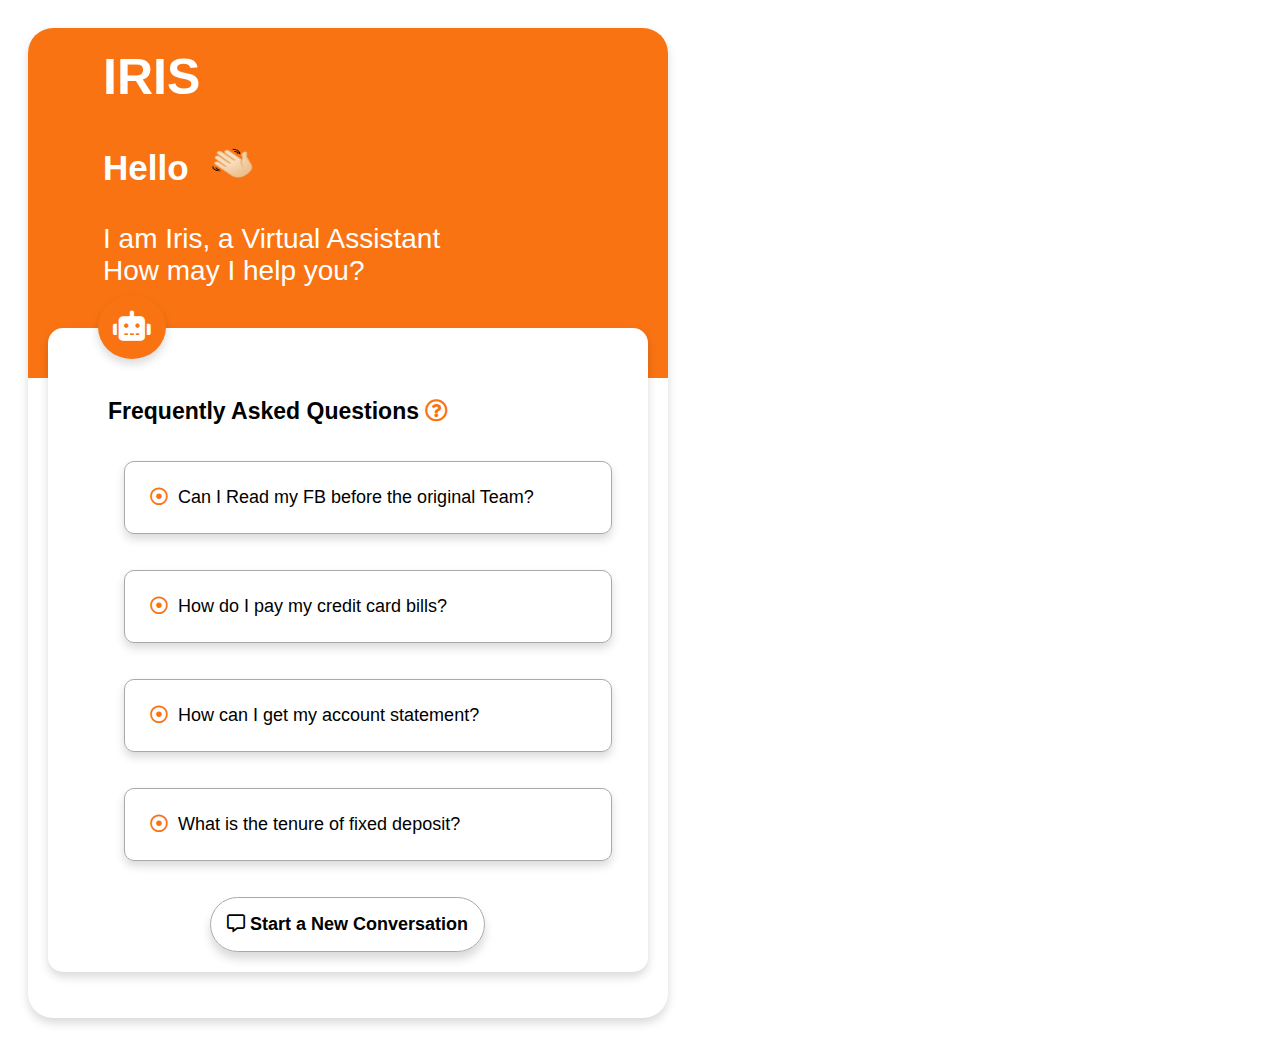
==== bot.html @ 1c607e4a "incomplete Bot Ui" ====
<!DOCTYPE html>
<html lang="en">

<head>
  <meta charset="UTF-8" />
  <meta http-equiv="X-UA-Compatible" content="IE=edge" />
  <meta name="viewport" content="width=device-width, initial-scale=1.0" />
  <link href="icons/css/all.css" rel="stylesheet" />
  <link rel="stylesheet" href="css/bot.css" />
</head>

<body>
  <div id="wrapper">
    <div id="chatbot">
      <div id="welcome-panel">
        <div class="box">
          <h2>IRIS</h2>
          <h3>Hello<img src="icons/handIcon.png" class="handIcon"></h3>
          <p>
            I am Iris, a Virtual Assistant<br />
            How may I help you?
          </p>
         <div class="chatIcon"> <button id="botBtn">
            <i class="fa fa-robot"></i>
          </button>
        </div>
        </div>
        <div id ="chatBox" class="stack-top">
          <div style="padding-top: 40px;
    padding-left: 60px;">
            <h4>Frequently Asked Questions <i class="far fa-question-circle questionIcon"></i></h4>
          </div>
          <ul id="questionList">
            <li>
                <i class="far fa-dot-circle bulletIcon"></i>Can I Read my FB before the original Team?
            </li>
            <li>
                <i class="far fa-dot-circle bulletIcon"></i>How do I pay my credit card bills?
            </li>
            <li>
                <i class="far fa-dot-circle bulletIcon"></i>How can I get my account statement?
            </li>
            <li>
                <i class="far fa-dot-circle bulletIcon"></i>What is the tenure of fixed deposit?
            </li>
          </ul>
          <button class="newConversationBtn"><i class="far fa-comment-alt"></i> <b>Start a New Conversation</b></button>
        </div>
      </div>
    </div>
  </div>
</body>
<script src="scripts/bot.js"></script>

</html>
---- css/bot.css ----
@keyframes loadBotCard {
    from {display: none;}
    to {display: block;}
}


body{
    font-family:Arial, Helvetica, sans-serif;
}

#welcome-panel{
    margin: 20px;
    float: left;
    position: relative;
    box-shadow: 0 5px 10px rgb(0 0 0 / 15%);
    height: 990px;
    border-radius: 25px 25px 25px 25px;
}
.stack-top{
    margin-left: 20px;
    margin-top: -50px;
    width: 600px !important;
    position: absolute;
    z-index: 15;
}

.handIcon{
    width: 47px;
    height: 33px;
    margin-left: 20px;
}

#botBtn{
    background: none;
    padding: 15px;
    cursor: pointer;
    outline: none;
    border: none;
    color: white;
    background-color: #f97313;
    text-align: center;
    display: inline-block;
    font-size: 30px;
    margin: -20px 70px;
    border-radius: 50%;
    box-shadow: 0 5px 10px rgb(0 0 0 / 15%);
}

.box{
    background-color: #f97313;
    color: white;
    border-radius: 25px 25px 0px 0px;
    width: 640px;
    margin-top: -42px;
    height: 350px;
    position: relative;
    animation-name: loadBotCard;
    animation-delay: 1s;
}

#chatBox{
    background: white;
    color: black;
    border-radius: 15px;
    box-shadow: 0 5px 10px rgb(0 0 0 / 15%);
}

.newConversationBtn{
    padding: 16px;
    background: none;
    border-radius: 30px;
    cursor: pointer;
    margin-left: 27%;
    font-size: 18px;
    margin-bottom: 20px;
    border:0.5px solid darkgray;
    box-shadow: 0 7px 10px rgba(0, 0, 0, 0.15);
}

#questionList{
    list-style: none;
}

.bulletIcon{
    margin-right: 10px;
    color: #f97313;
}

li{
    padding: 25px;
    margin: 2em;
    border-radius: 10px;
    border: 0.5px solid darkgray;
    font-size: 18px;
    box-shadow: 0 5px 10px rgb(0 0 0 / 15%);
}
 h2{
    font-size: 50px;
    margin-left: 75px;
    padding-top: 20px;
 }
  
 h3{
    margin-left: 75px;
    font-size: 35px;
 }

 h4{
     font-size: 23px;
 }
 p{
    margin-left: 75px;
    font-size: 28px;
 }

 .questionIcon{
    color: #f97313;
 }

 .chatIcon{
    position: absolute;
    z-index: 40;
 }
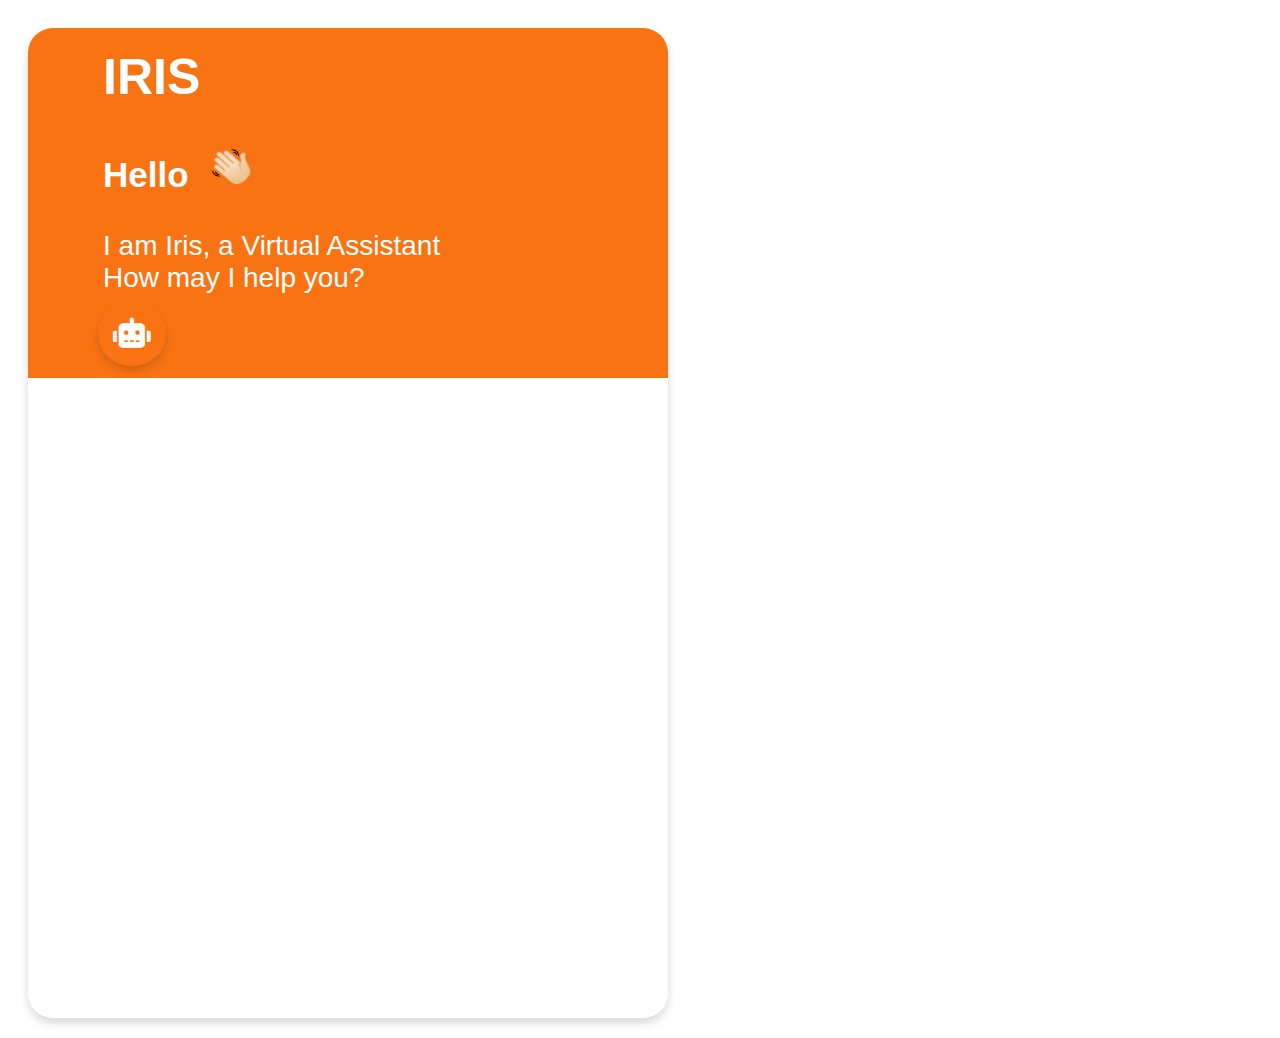
==== commit 52d9e818: "first commit" ====
--- a/bot.html
+++ b/bot.html
@@ -1,55 +1,57 @@
-<!DOCTYPE html>
-<html lang="en">
-
-<head>
-  <meta charset="UTF-8" />
-  <meta http-equiv="X-UA-Compatible" content="IE=edge" />
-  <meta name="viewport" content="width=device-width, initial-scale=1.0" />
-  <link href="icons/css/all.css" rel="stylesheet" />
-  <link rel="stylesheet" href="css/bot.css" />
-</head>
-
-<body>
-  <div id="wrapper">
-    <div id="chatbot">
-      <div id="welcome-panel">
-        <div class="box">
-          <h2>IRIS</h2>
-          <h3>Hello<img src="icons/handIcon.png" class="handIcon"></h3>
-          <p>
-            I am Iris, a Virtual Assistant<br />
-            How may I help you?
-          </p>
-         <div class="chatIcon"> <button id="botBtn">
-            <i class="fa fa-robot"></i>
-          </button>
-        </div>
-        </div>
-        <div id ="chatBox" class="stack-top">
-          <div style="padding-top: 40px;
-    padding-left: 60px;">
-            <h4>Frequently Asked Questions <i class="far fa-question-circle questionIcon"></i></h4>
-          </div>
-          <ul id="questionList">
-            <li>
-                <i class="far fa-dot-circle bulletIcon"></i>Can I Read my FB before the original Team?
-            </li>
-            <li>
-                <i class="far fa-dot-circle bulletIcon"></i>How do I pay my credit card bills?
-            </li>
-            <li>
-                <i class="far fa-dot-circle bulletIcon"></i>How can I get my account statement?
-            </li>
-            <li>
-                <i class="far fa-dot-circle bulletIcon"></i>What is the tenure of fixed deposit?
-            </li>
-          </ul>
-          <button class="newConversationBtn"><i class="far fa-comment-alt"></i> <b>Start a New Conversation</b></button>
-        </div>
-      </div>
-    </div>
-  </div>
-</body>
-<script src="scripts/bot.js"></script>
-
+<!DOCTYPE html>
+<html lang="en">
+
+<head>
+  <meta charset="UTF-8" />
+  <meta http-equiv="X-UA-Compatible" content="IE=edge" />
+  <meta name="viewport" content="width=device-width, initial-scale=1.0" />
+  <link href="icons/css/all.css" rel="stylesheet" />
+  <link rel="stylesheet" href="css/bot.css" />
+</head>
+
+<body>
+  <div id="wrapper">
+    <div id="chatbot">
+      <div id="welcome-panel">
+        <div id="box">
+          <div id= "content">
+            <h2>IRIS</h2>
+          <h3>Hello<img src="icons/handIcon.png" class="handIcon"></h3>
+          <p>
+            I am Iris, a Virtual Assistant<br />
+            How may I help you?
+          </p>
+         <div class="chatIcon"> <button id="botBtn">
+            <i class="fa fa-robot"></i>
+          </button>
+          </div>
+        </div>
+        </div>
+        <div id ="chatBox" class="stack-top" style="opacity: 0;">
+          <div style="padding-top: 40px;
+    padding-left: 60px;">
+            <h4>Frequently Asked Questions <i class="far fa-question-circle questionIcon"></i></h4>
+          </div>
+          <ul id="questionList">
+            <li>
+                <i class="far fa-dot-circle bulletIcon"></i>Can I Read my FB before the original Team?
+            </li>
+            <li>
+                <i class="far fa-dot-circle bulletIcon"></i>How do I pay my credit card bills?
+            </li>
+            <li>
+                <i class="far fa-dot-circle bulletIcon"></i>How can I get my account statement?
+            </li>
+            <li>
+                <i class="far fa-dot-circle bulletIcon"></i>What is the tenure of fixed deposit?
+            </li>
+          </ul>
+          <button class="newConversationBtn"><i class="far fa-comment-alt"></i> <b>Start a New Conversation</b></button>
+        </div>
+      </div>
+    </div>
+  </div>
+</body>
+<script src="scripts/bot.js"></script>
+
 </html>--- a/css/bot.css
+++ b/css/bot.css
@@ -1,123 +1,138 @@
-@keyframes loadBotCard {
-    from {display: none;}
-    to {display: block;}
-}
-
-
-body{
-    font-family:Arial, Helvetica, sans-serif;
-}
-
-#welcome-panel{
-    margin: 20px;
-    float: left;
-    position: relative;
-    box-shadow: 0 5px 10px rgb(0 0 0 / 15%);
-    height: 990px;
-    border-radius: 25px 25px 25px 25px;
-}
-.stack-top{
-    margin-left: 20px;
-    margin-top: -50px;
-    width: 600px !important;
-    position: absolute;
-    z-index: 15;
-}
-
-.handIcon{
-    width: 47px;
-    height: 33px;
-    margin-left: 20px;
-}
-
-#botBtn{
-    background: none;
-    padding: 15px;
-    cursor: pointer;
-    outline: none;
-    border: none;
-    color: white;
-    background-color: #f97313;
-    text-align: center;
-    display: inline-block;
-    font-size: 30px;
-    margin: -20px 70px;
-    border-radius: 50%;
-    box-shadow: 0 5px 10px rgb(0 0 0 / 15%);
-}
-
-.box{
-    background-color: #f97313;
-    color: white;
-    border-radius: 25px 25px 0px 0px;
-    width: 640px;
-    margin-top: -42px;
-    height: 350px;
-    position: relative;
-    animation-name: loadBotCard;
-    animation-delay: 1s;
-}
-
-#chatBox{
-    background: white;
-    color: black;
-    border-radius: 15px;
-    box-shadow: 0 5px 10px rgb(0 0 0 / 15%);
-}
-
-.newConversationBtn{
-    padding: 16px;
-    background: none;
-    border-radius: 30px;
-    cursor: pointer;
-    margin-left: 27%;
-    font-size: 18px;
-    margin-bottom: 20px;
-    border:0.5px solid darkgray;
-    box-shadow: 0 7px 10px rgba(0, 0, 0, 0.15);
-}
-
-#questionList{
-    list-style: none;
-}
-
-.bulletIcon{
-    margin-right: 10px;
-    color: #f97313;
-}
-
-li{
-    padding: 25px;
-    margin: 2em;
-    border-radius: 10px;
-    border: 0.5px solid darkgray;
-    font-size: 18px;
-    box-shadow: 0 5px 10px rgb(0 0 0 / 15%);
-}
- h2{
-    font-size: 50px;
-    margin-left: 75px;
-    padding-top: 20px;
- }
-  
- h3{
-    margin-left: 75px;
-    font-size: 35px;
- }
-
- h4{
-     font-size: 23px;
- }
- p{
-    margin-left: 75px;
-    font-size: 28px;
- }
-
- .questionIcon{
-    color: #f97313;
- }
-
- .chatIcon{
-    position: absolute;
-    z-index: 40;
+@keyframes loadBotCard {
+    from {display: none;}
+    to {display: block;}
+}
+
+
+body{
+    font-family:Arial, Helvetica, sans-serif;
+}
+
+#wrapper{
+    height:50px;
+    margin: 0 auto;
+}
+
+#welcome-panel{
+    margin: 20px;
+    float: left;
+    position: relative;
+    box-shadow: 0 5px 10px rgb(0 0 0 / 15%);
+    height: 990px;
+    border-radius: 25px 25px 25px 25px;
+}
+.stack-top{
+    margin-left: 20px;
+    margin-top: -50px;
+    width: 600px !important;
+    position: absolute;
+    z-index: 15;
+}
+
+.handIcon{
+    width: 45px;
+    height: 40px;
+    margin-left: 20px;
+}
+
+#botBtn{
+    background: none;
+    padding: 15px;
+    cursor: pointer;
+    outline: none;
+    border: none;
+    color: white;
+    background-color: #f97313;
+    text-align: center;
+    display: inline-block;
+    font-size: 30px;
+    margin: -20px 70px;
+    border-radius: 50%;
+    box-shadow: 0 5px 10px rgb(0 0 0 / 15%);
+}
+
+#box{
+    background-color: #f97313;
+    color: white;
+    border-radius: 25px 25px 0px 0px;
+    width: 640px;
+    margin-top: -42px;
+    height: 350px;
+    position: relative;
+    transition: all .5s ease-in-out;
+    opacity: 0;
+}
+
+#content{
+    transition-delay: 10s;
+    transition: all 2s ease-in-out;
+    opacity: 0;
+}
+#chatBox{
+    background: white;
+    color: black;
+    border-radius: 15px;
+    box-shadow: 0 5px 10px rgb(0 0 0 / 15%);
+    transition: all .5s ease-in-out;
+    -webkit-transition: all .5s ease-in-out;
+    -moz-transition: all .5s ease-in-out;
+    -o-transition: all .5s ease-in-out;
+    opacity: 0;
+}
+
+.newConversationBtn{
+    padding: 16px;
+    background: none;
+    border-radius: 30px;
+    cursor: pointer;
+    margin-left: 27%;
+    font-size: 18px;
+    margin-bottom: 20px;
+    border:0.5px solid darkgray;
+    box-shadow: 0 7px 10px rgba(0, 0, 0, 0.15);
+}
+
+#questionList{
+    list-style: none;
+}
+
+.bulletIcon{
+    margin-right: 10px;
+    color: #f97313;
+}
+
+li{
+    padding: 25px;
+    margin: 2em;
+    border-radius: 10px;
+    border: 0.5px solid darkgray;
+    font-size: 18px;
+    box-shadow: 0 5px 10px rgb(0 0 0 / 15%);
+}
+ h2{
+    font-size: 50px;
+    margin-left: 75px;
+    padding-top: 20px;
+ }
+  
+ h3{
+    margin-left: 75px;
+    font-size: 35px;
+ }
+
+ h4{
+     font-size: 23px;
+ }
+ p{
+    margin-left: 75px;
+    font-size: 28px;
+ }
+
+ .questionIcon{
+    color: #f97313;
+ }
+
+ .chatIcon{
+    position: absolute;
+    z-index: 40;
  }